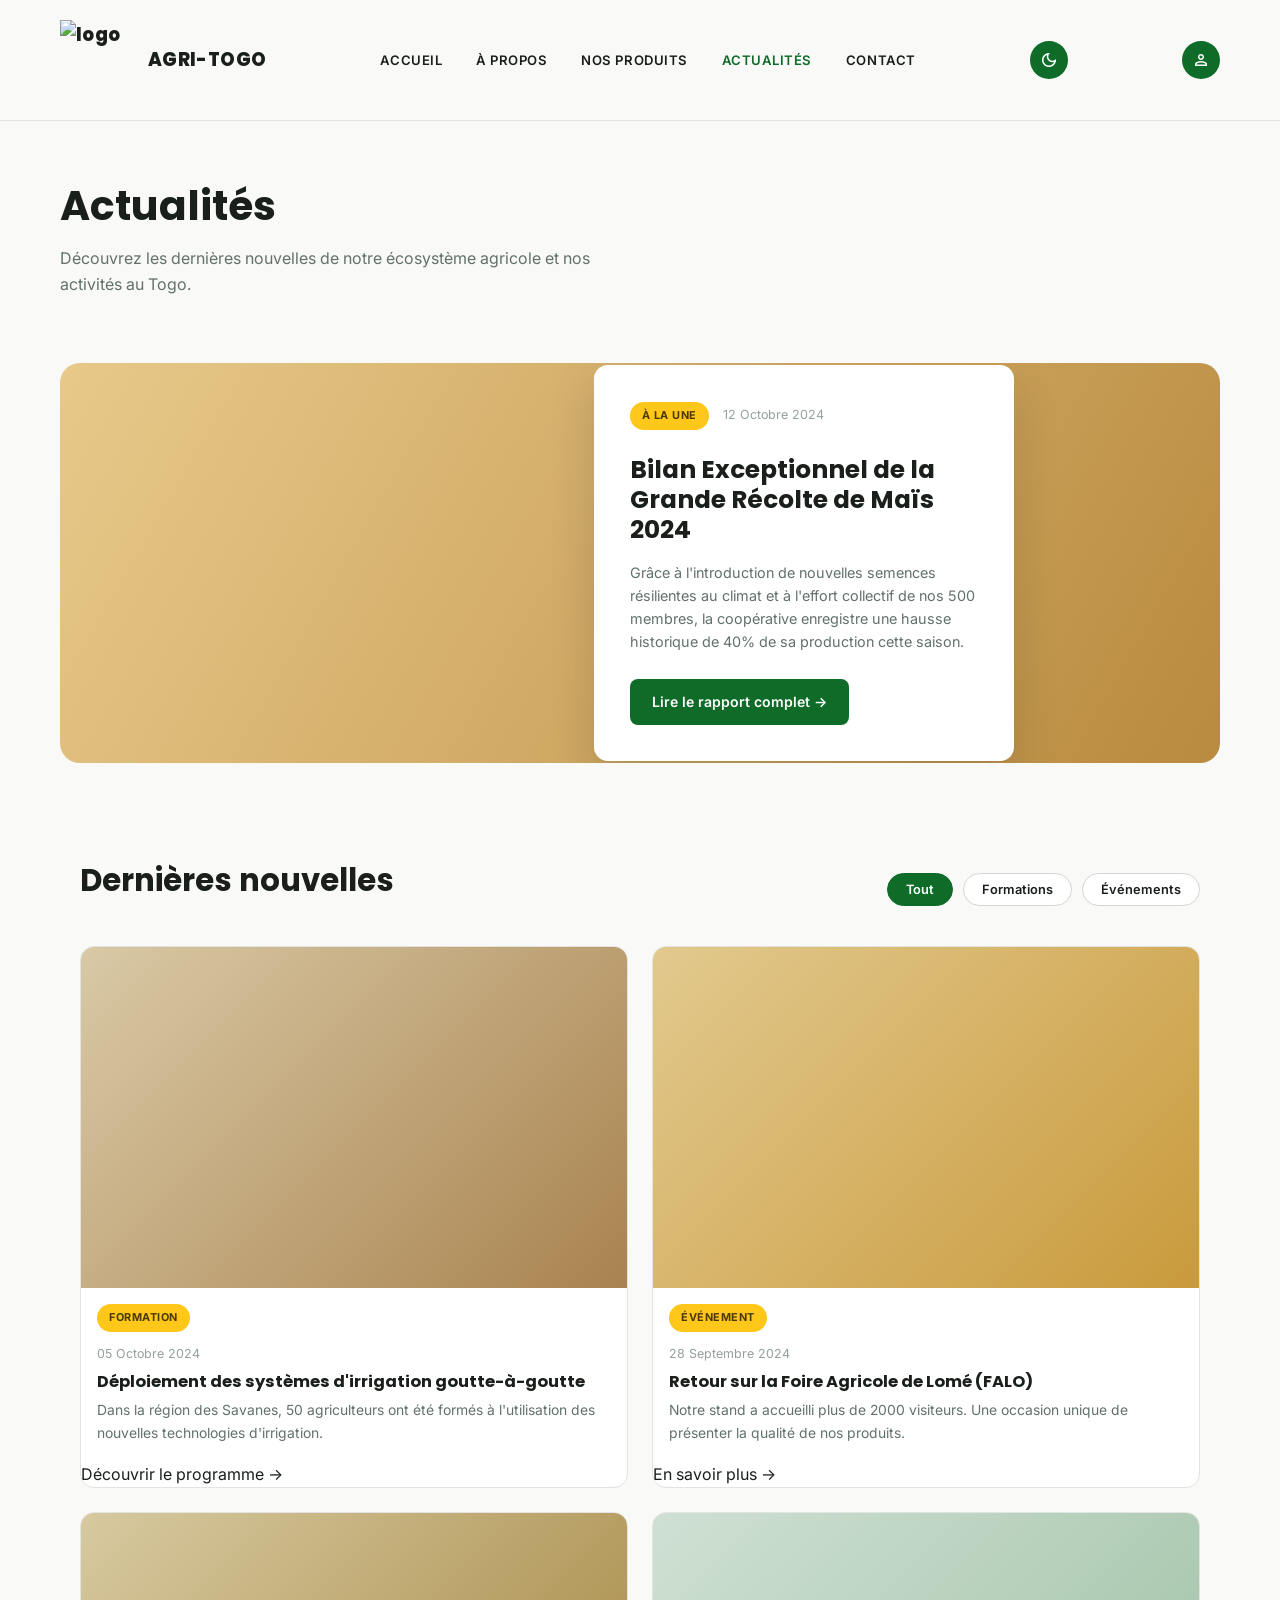
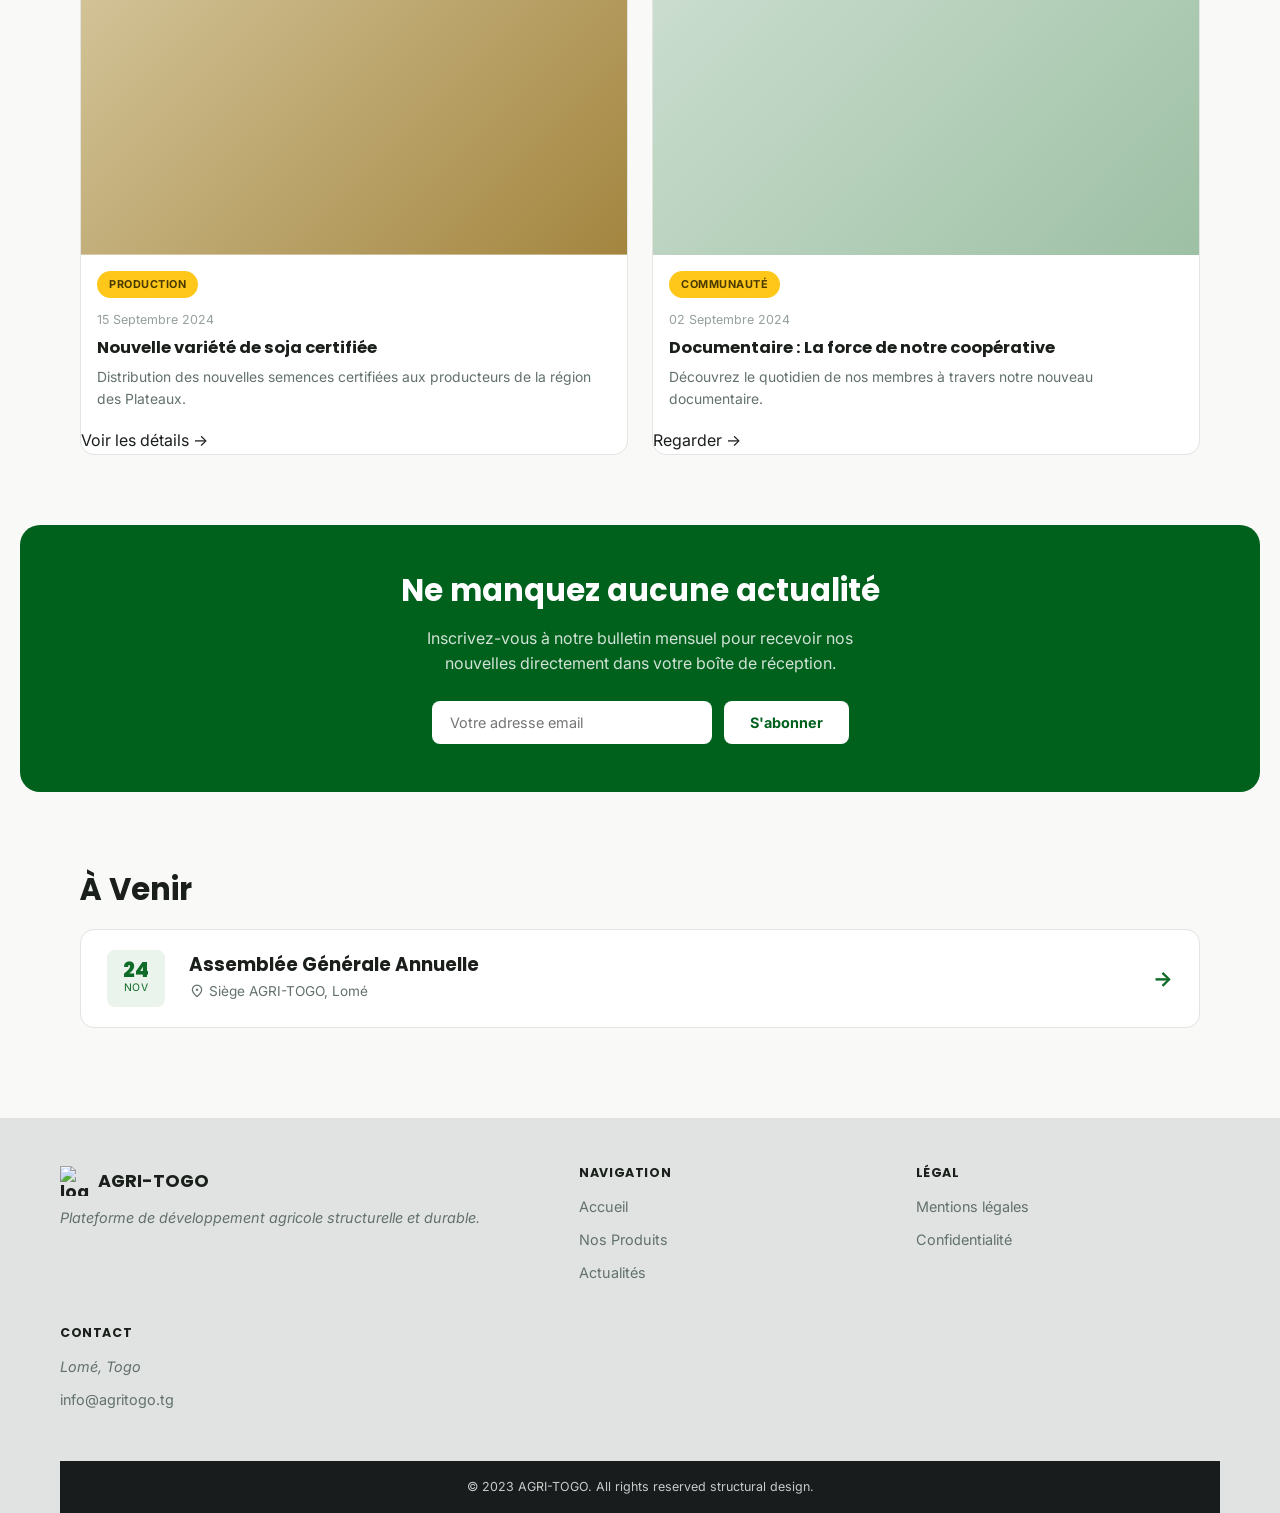
==== agro/actualite.html @ 9b7e731a "Initial commit" ====
<!DOCTYPE html>
<html lang="fr">
<head>
    <meta charset="UTF-8">
    <meta name="viewport" content="width=device-width, initial-scale=1.0">
    <meta name="description" content="Suivez l'actualité d'AGRI-TOGO : récoltes, formations, événements agricoles et documentaires sur l'écosystème agricole togolais.">
    <link rel="icon" type="image/png" href="https://i.ibb.co/DyLKf9x/image.png">
    <title>Actualités - AGRI-TOGO</title>
    <link rel="stylesheet" href="https://fonts.googleapis.com/css2?family=Material+Symbols+Outlined" />
    <link rel="stylesheet" href="style.css">
</head>
<body class="page-actualite">
    <!-- En-tête avec navigation -->
    <header class="en-tete">
        <div class="logo"> <img src="https://i.ibb.co/DyLKf9x/image.png" alt="logo" width="80px" height="80px">AGRI-TOGO</div>
        <button class="bouton-burger" id="bouton-burger" type="button" aria-label="Ouvrir le menu" aria-expanded="false" aria-controls="navigation-principale">
            <span class="ligne-burger"></span>
            <span class="ligne-burger"></span>
            <span class="ligne-burger"></span>
        </button>
        <nav class="navigation" id="navigation-principale">
            <ul>
                <li><a href="index.html">ACCUEIL</a></li>
                <li><a href="apropos.html">À PROPOS</a></li>
                <li><a href="produit.html">NOS PRODUITS</a></li>
                <li><a href="actualite.html">ACTUALITÉS</a></li>
                <li><a href="contact.html">CONTACT</a></li>
            </ul>
        </nav>
        <button class="bouton-theme" id="bouton-theme" type="button" aria-label="Activer le mode sombre">
            <span class="material-symbols-outlined" aria-hidden="true">dark_mode</span>
        </button>
        <span class="material-symbols-outlined">person</span>
    </header>

    <main>
        <!-- Section actualités -->
        <section class="section-actualites">
            <h1>Actualités</h1>
            <p>Découvrez les dernières nouvelles de notre écosystème agricole et nos activités au Togo.</p>
        </section>

        <!-- Article à la une -->
        <section class="article-une reveal">
            <div class="carte-article-une">
                <div class="contenu-article-une">
                    <span class="etiquette">À LA UNE</span>
                    <p class="date">12 Octobre 2024</p>
                    <h2>Bilan Exceptionnel de la Grande Récolte de Maïs 2024</h2>
                    <p>Grâce à l'introduction de nouvelles semences résilientes au climat et à l'effort collectif de nos 500 membres, la coopérative enregistre une hausse historique de 40% de sa production cette saison.</p>
                    <a href="#">Lire le rapport complet →</a>
                </div>
                <!-- Image: champs de maïs -->
            </div>
        </section>

        <!-- Grille d'actualités -->
        <section class="grille-actualites reveal">
            <div class="entete-actualites">
                <h2>Dernières nouvelles</h2>
                <div class="filtres-actualites">
                    <button class="bouton-filtre actif">Tout</button>
                    <button class="bouton-filtre">Formations</button>
                    <button class="bouton-filtre">Événements</button>
                </div>
            </div>
            <div class="grille-cartes">
                <div class="carte-actualite">
                    <!-- Image: irrigation -->
                    <span class="etiquette">FORMATION</span>
                    <p class="date">05 Octobre 2024</p>
                    <h3>Déploiement des systèmes d'irrigation goutte-à-goutte</h3>
                    <p>Dans la région des Savanes, 50 agriculteurs ont été formés à l'utilisation des nouvelles technologies d'irrigation.</p>
                    <a href="#">Découvrir le programme →</a>
                </div>
                <div class="carte-actualite">
                    <!-- Image: foire agricole -->
                    <span class="etiquette">ÉVÉNEMENT</span>
                    <p class="date">28 Septembre 2024</p>
                    <h3>Retour sur la Foire Agricole de Lomé (FALO)</h3>
                    <p>Notre stand a accueilli plus de 2000 visiteurs. Une occasion unique de présenter la qualité de nos produits.</p>
                    <a href="#">En savoir plus →</a>
                </div>
                <div class="carte-actualite">
                    <!-- Image: soja -->
                    <span class="etiquette">PRODUCTION</span>
                    <p class="date">15 Septembre 2024</p>
                    <h3>Nouvelle variété de soja certifiée</h3>
                    <p>Distribution des nouvelles semences certifiées aux producteurs de la région des Plateaux.</p>
                    <a href="#">Voir les détails →</a>
                </div>
                <div class="carte-actualite">
                    <!-- Vidéo: documentaire -->
                    <video class="video-carte" autoplay muted loop playsinline preload="metadata" poster="https://i.ibb.co/d0FpSsPg/image.png">
                        <source src="images/documentaire-cooperative.mp4" type="video/mp4">
                    </video>
                    <span class="etiquette">COMMUNAUTÉ</span>
                    <p class="date">02 Septembre 2024</p>
                    <h3>Documentaire : La force de notre coopérative</h3>
                    <p>Découvrez le quotidien de nos membres à travers notre nouveau documentaire.</p>
                    <a href="#">Regarder →</a>
                </div>
            </div>
        </section>

        <!-- Newsletter -->
        <section class="section-newsletter reveal">
            <h2>Ne manquez aucune actualité</h2>
            <p>Inscrivez-vous à notre bulletin mensuel pour recevoir nos nouvelles directement dans votre boîte de réception.</p>
            <form class="formulaire-newsletter">
                <input type="email" placeholder="Votre adresse email" required>
                <button type="submit">S'abonner</button>
            </form>
        </section>

        <!-- Événements à venir -->
        <section class="section-evenements reveal">
            <h2>À Venir</h2>
            <div class="carte-evenement">
                <div class="date-evenement">
                    <div class="jour">24</div>
                    <div class="mois">NOV</div>
                </div>
                <div class="contenu-evenement">
                    <h3>Assemblée Générale Annuelle</h3>
                    <p><span class="material-symbols-outlined">location_on</span> Siège AGRI-TOGO, Lomé</p>
                </div>
                <a href="#" class="lien">→</a>
            </div>
        </section>
    </main>

    <!-- Pied de page -->
    <footer class="pied-de-page">
        <div class="grille-footer">
            <div class="colonne-footer">
                <h3><img src="https://i.ibb.co/DyLKf9x/image.png" alt="logo AGRI-TOGO" width="30" height="30">AGRI-TOGO</h3>
                <p>Plateforme de développement agricole structurelle et durable.</p>
            </div>
            <div class="colonne-footer">
                <h4>NAVIGATION</h4>
                <a href="index.html">Accueil</a>
                <a href="produit.html">Nos Produits</a>
                <a href="actualite.html">Actualités</a>
            </div>
            <div class="colonne-footer">
                <h4>LÉGAL</h4>
                <a href="#">Mentions légales</a>
                <a href="#">Confidentialité</a>
            </div>
            <div class="colonne-footer">
                <h4>CONTACT</h4>
                <p>Lomé, Togo</p>
                <a href="mailto:info@agritogo.tg">info@agritogo.tg</a>
            </div>
        </div>
        <p class="copyright">© 2023 AGRI-TOGO. All rights reserved structural design.</p>
    </footer>

    <script src="js/script.js"></script>

</body>
</html>
---- agro/style.css ----
/* ==========================================================================
   AGRI-TOGO — Feuille de style principale
   --------------------------------------------------------------------------
   Basée sur les 5 gabarits HTML fournis (index, apropos, produit,
   actualite, contact) et calée fidèlement sur les maquettes images
   fournies en référence.

   Sommaire :
   1. Polices & variables de design
   2. Réinitialisation & base
   3. Composants partagés (en-tête, navigation, boutons, pied de page)
   4. Page Accueil
   5. Page À propos
   6. Page Nos produits
   7. Page Actualités
   8. Page Contact
   9. Media queries (responsive)
   10. Filtres produits (interaction JavaScript)

   NOTE SUR LES IMAGES :
   Les fichiers HTML fournis ne contiennent que des commentaires du type
   <!-- Image: champs de maïs --> à l'emplacement des photos (aucune balise
   <img> ni div dédiée n'existe dans le HTML d'origine). Pour rester fidèle
   au HTML fourni (sans y ajouter de nouvelles balises), chaque zone photo
   est donc réservée ici en CSS pur via ::before / background-image sur le
   conteneur existant. Chaque règle est commentée avec le nom de fichier
   suggéré : il suffit de déposer vos photos dans un dossier /images à la
   racine du site et de les nommer comme indiqué (ou d'adapter le chemin)
   pour qu'elles apparaissent automatiquement. Tant que le fichier n'existe
   pas, un dégradé de secours (couleurs de la charte) s'affiche à la place,
   donc aucune erreur ni image cassée visible pour l'utilisateur.
   ========================================================================== */


/* ==========================================================================
   1. POLICES & VARIABLES DE DESIGN
   ========================================================================== */

@import url('https://fonts.googleapis.com/css2?family=Poppins:wght@500;600;700;800&family=Inter:wght@400;500;600;700&display=swap');

:root {
  /* Couleurs principales (échantillonnées sur les maquettes) */
  --vert-primaire: #0E6B28;      /* boutons pleins, liens actifs, logo, prix */
  --vert-primaire-hover: #0A5420;
  --vert-fonce: #00611D;         /* cartes "Croissance 2024", "À Venir", "Solidarité" */
  --vert-clair-fond: #EAF3EC;    /* fonds teintés (bandeaux d'intro) */
  --vert-texte-clair: #E7F3EA;

  --jaune-accent: #FEC719;       /* badges "Qualité certifiée", étiquettes, carte "Équité" */
  --jaune-texte: #7A5B00;

  --brun-cta: #6F5709;           /* bouton CTA sur photo (accueil) */
  --brun-texte: #8A6D1D;         /* libellés "Région des Plateaux", "Saisonnière" */

  --fond-creme: #F9F9F8;         /* fond général clair */
  --fond-gris: #EDEEED;          /* sections alternées (valeurs, etc.) */
  --fond-gris-footer: #E1E3E2;   /* pied de page */
  --noir-pied: #191C1C;          /* barre de copyright */

  --texte-fonce: #1A1F1B;
  --texte-gris: #62716A;
  --texte-gris-clair: #94A099;
  --blanc: #FFFFFF;
  --surface: #FFFFFF;   /* fond des cartes & surfaces (distinct de --blanc, le blanc texte) */

  --bordure: #E2E4E1;
  --bordure-fonce: #D3D6D2;

  /* Typographie */
  --police-titres: 'Poppins', 'Segoe UI', sans-serif;
  --police-texte: 'Inter', 'Segoe UI', sans-serif;

  /* Rayons & ombres */
  --rayon-s: 8px;
  --rayon-m: 14px;
  --rayon-l: 20px;
  --ombre-carte: 0 2px 18px rgba(20, 30, 22, 0.06);
  --ombre-flottante: 0 20px 45px rgba(20, 30, 22, 0.16);

  /* Largeur de mise en page */
  --largeur-max: 1240px;
}

/* Mode sombre : les mêmes variables sont surchargées pour inverser les
   surfaces. --blanc reste le blanc du texte (boutons, badges) ; c'est
   --surface qui devient sombre (cartes, formulaire, filtres). Le thème est
   piloté par l'attribut data-theme="sombre" sur <html> (voir js/script.js). */
html[data-theme="sombre"] {
  --vert-primaire: #4CB77A;
  --vert-primaire-hover: #5DC98B;
  --vert-fonce: #3E9E63;
  --vert-clair-fond: #1B2A1F;
  --vert-texte-clair: #D9EFE0;

  --jaune-accent: #FEC719;
  --jaune-texte: #E6CD7A;

  --brun-cta: #D9B64A;
  --brun-texte: #DCBE63;

  --fond-creme: #121614;
  --fond-gris: #1B201D;
  --fond-gris-footer: #171B19;
  --noir-pied: #0A0D0C;

  --texte-fonce: #E7ECE8;
  --texte-gris: #A8B3AC;
  --texte-gris-clair: #7D8882;

  --surface: #1F2522;
  --bordure: #2C332F;
  --bordure-fonce: #3B433E;

  --ombre-carte: 0 2px 18px rgba(0, 0, 0, 0.45);
  --ombre-flottante: 0 20px 45px rgba(0, 0, 0, 0.55);
}

/* ==========================================================================
   2. RÉINITIALISATION & BASE
   ========================================================================== */

* {
  box-sizing: border-box;
}

html {
  scroll-behavior: smooth;
}

body {
  margin: 0;
  font-family: var(--police-texte);
  color: var(--texte-fonce);
  background-color: var(--fond-creme);
  line-height: 1.6;
  -webkit-font-smoothing: antialiased;
}

h1, h2, h3, h4, h5 {
  font-family: var(--police-titres);
  font-weight: 700;
  line-height: 1.2;
  margin: 0 0 16px;
  color: var(--texte-fonce);
}

h1 { font-size: clamp(2rem, 3.2vw, 2.75rem); }
h2 { font-size: clamp(1.6rem, 2.4vw, 2.1rem); }
h3 { font-size: 1.15rem; }
h4 { font-size: 1rem; }

p {
  margin: 0 0 16px;
  color: var(--texte-gris);
}

a {
  color: inherit;
  text-decoration: none;
}

ul {
  list-style: none;
  margin: 0;
  padding: 0;
}

img {
  max-width: 100%;
  display: block;
}

button {
  font-family: var(--police-texte);
  cursor: pointer;
}

input, select, textarea {
  font-family: var(--police-texte);
}

main {
  overflow-x: hidden;
}

/* Bloc générique centré, réutilisé par toutes les sections */
.section-principale,
.section-chiffres,
.section-actualites,
.section-cta,
.section-apropos,
.section-mission,
.section-vision,
.section-valeurs,
.section-zones,
.section-equipe,
.section-produits,
.filtres,
.grille-produits,
.section-contact,
.section-contact-contenu,
.grille-actualites,
.article-une,
.section-newsletter,
.section-evenements,
.section-carrousel,
.pied-de-page {
  padding-left: 60px;
  padding-right: 60px;
}


/* ==========================================================================
   3. COMPOSANTS PARTAGÉS
   ========================================================================== */

/* ---- En-tête / Navigation ---- */

.en-tete {
  display: flex;
  align-items: center;
  justify-content: space-between;
  padding: 20px 60px;
  background-color: var(--fond-creme);
  border-bottom: 1px solid var(--bordure);
  position: sticky;
  top: 0;
  z-index: 100;
}

.logo {
 
  font-family: var(--police-titres);
  font-weight: 800;
  font-size: 1.15rem;
  letter-spacing: 0.02em;
  color: var(--texte-fonce);
  display: flex;
  align-items: center;
  gap: 8px;
}

.navigation ul {
  display: flex;
  align-items: center;
  gap: 34px;
  flex-wrap: wrap;
}

.navigation a {
  font-size: 0.82rem;
  font-weight: 600;
  letter-spacing: 0.04em;
  text-transform: uppercase;
  color: var(--texte-fonce);
  transition: color 0.15s ease;
}

.navigation a:hover {
  color: var(--vert-primaire);
}

/* La page courante est mise en avant en vert (1er lien de la nav
   correspondant à la page active), déduite du gabarit HTML de chaque page */
body.page-accueil .navigation a[href="index.html"],
body.page-apropos .navigation a[href="apropos.html"],
body.page-produit .navigation a[href="produit.html"],
body.page-actualite .navigation a[href="actualite.html"],
body.page-contact .navigation a[href="contact.html"] {
  color: var(--vert-primaire);
}

/* Icône "person" en pastille verte, en haut à droite */
.en-tete > .material-symbols-outlined {
  width: 38px;
  height: 38px;
  display: flex;
  align-items: center;
  justify-content: center;
  background-color: var(--vert-primaire);
  color: var(--blanc);
  border-radius: 50%;
  font-size: 20px;
  flex-shrink: 0;
}

/* Bouton de bascule mode sombre / clair (icône lune ou soleil) */
.bouton-theme {
  width: 38px;
  height: 38px;
  padding: 0;
  display: flex;
  align-items: center;
  justify-content: center;
  border: none;
  border-radius: 50%;
  background-color: var(--vert-primaire);
  color: var(--blanc);
  cursor: pointer;
  transition: background-color 0.2s ease, transform 0.2s ease;
}

.bouton-theme:hover {
  background-color: var(--vert-primaire-hover);
}

.bouton-theme:focus-visible {
  outline: 2px solid var(--jaune-accent);
  outline-offset: 2px;
}

.bouton-theme .material-symbols-outlined {
  font-size: 20px;
}

/* ---- Bouton hamburger (menu mobile, affiché via la media query 640px) ---- */
.bouton-burger {
  display: none;
  flex-direction: column;
  justify-content: center;
  align-items: center;
  gap: 5px;
  width: 42px;
  height: 42px;
  padding: 0;
  background-color: var(--surface);
  border: 1.5px solid var(--bordure-fonce);
  border-radius: var(--rayon-s);
  flex-shrink: 0;
}

.bouton-burger:hover {
  border-color: var(--vert-primaire);
}

.bouton-burger:focus-visible {
  outline: 2px solid var(--vert-primaire);
  outline-offset: 2px;
}

/* Les trois barres du hamburger */
.ligne-burger {
  display: block;
  width: 20px;
  height: 2px;
  border-radius: 2px;
  background-color: var(--texte-fonce);
  transition: transform 0.22s ease, opacity 0.22s ease;
}

/* Transformation en croix (X) quand le menu est ouvert */
.en-tete.menu-ouvert .bouton-burger .ligne-burger:nth-child(1) {
  transform: translateY(7px) rotate(45deg);
}

.en-tete.menu-ouvert .bouton-burger .ligne-burger:nth-child(2) {
  opacity: 0;
}

.en-tete.menu-ouvert .bouton-burger .ligne-burger:nth-child(3) {
  transform: translateY(-7px) rotate(-45deg);
}

/* ---- Boutons ---- */

.bouton {
  display: inline-flex;
  align-items: center;
  justify-content: center;
  gap: 8px;
  padding: 14px 26px;
  border: 1.5px solid var(--vert-primaire);
  border-radius: var(--rayon-s);
  background-color: var(--vert-primaire);
  color: var(--blanc);
  font-weight: 600;
  font-size: 0.92rem;
  white-space: nowrap;
  transition: background-color 0.15s ease, color 0.15s ease, transform 0.15s ease;
}

.bouton:hover {
  background-color: var(--vert-primaire-hover);
  border-color: var(--vert-primaire-hover);
  transform: translateY(-1px);
}

.bouton .material-symbols-outlined {
  font-size: 18px;
}

/* Le 2e bouton d'un groupe (ex: "Découvrir nos produits") est en
   version contour, comme sur la maquette accueil */
.groupe-boutons .bouton:nth-child(2) {
  background-color: transparent;
  color: var(--vert-primaire);
}

.groupe-boutons .bouton:nth-child(2):hover {
  background-color: var(--vert-clair-fond);
}

/* ---- Pied de page ---- */

.pied-de-page {
  background-color: var(--fond-gris-footer);
  padding-top: 48px;
}

.grille-footer {
  max-width: var(--largeur-max);
  margin: 0 auto;
  display: grid;
  grid-template-columns: 1.6fr 1fr 1fr;
  gap: 32px;
  padding-bottom: 40px;
}

.colonne-footer h3 {
  font-size: 1.1rem;
  margin-bottom: 10px;
  display: flex;
  align-items: center;
  gap: 8px;
}

.colonne-footer > p {
  font-style: italic;
  color: var(--texte-gris);
  font-size: 0.9rem;
}

.colonne-footer h4 {
  font-size: 0.78rem;
  letter-spacing: 0.05em;
  color: var(--texte-fonce);
  margin-bottom: 14px;
}

.colonne-footer a,
.colonne-footer p {
  display: block;
  font-size: 0.9rem;
  color: var(--texte-gris);
  margin-bottom: 10px;
}

.colonne-footer a:hover {
  color: var(--vert-primaire);
}

.copyright {
  margin: 0;
  text-align: center;
  background-color: var(--noir-pied);
  color: #C9CBC9;
  font-size: 0.78rem;
  padding: 16px 20px;
}


/* ==========================================================================
   4. PAGE ACCUEIL (index.html)
   ========================================================================== */

/* ---- Hero ---- */
body.page-accueil .section-principale {
  display: grid;
  grid-template-columns: 1fr 1fr;
  gap: 56px;
  align-items: center;
  padding-top: 64px;
  padding-bottom: 64px;
}

body.page-accueil .section-principale h1 {
  max-width: 480px;
}

/* Met en avant le mot "agriculture" au sein du H1 — nécessite un <span>
   dans le HTML pour cibler précisément le mot ; à défaut, l'ensemble du
   titre reste en couleur sombre (aucune balise supplémentaire ajoutée). */

body.page-accueil .section-principale > p {
  max-width: 420px;
  padding-left: 18px;
  border-left: 3px solid var(--brun-cta);
  font-size: 0.95rem;
}

body.page-accueil .groupe-boutons {
  display: flex;
  gap: 16px;
  margin-top: 8px;
  flex-wrap: wrap;
}

/* Hero accueil : photo de groupe d'agriculteurs dans un champ de maïs
   -> image ImgBB fournie (IMG-01) */
body.page-accueil .section-principale::after {
  content: "";
  display: block;
  aspect-ratio: 4 / 3;
  border-radius: var(--rayon-l);
  
  background-image: url("https://i.ibb.co/RkVCVWxy/image.png"),
    linear-gradient(135deg, #e7ded0, #cbb98c);
  background-size: cover;
  background-position: center;
  box-shadow: var(--ombre-carte);
}

/* ---- Impact en chiffres ---- */
body.page-accueil .section-chiffres {
  padding-top: 70px;
  padding-bottom: 20px;
}

body.page-accueil .section-chiffres h2 {
  margin-bottom: 4px;
}

body.page-accueil .grille-chiffres {
  display: grid;
  grid-template-columns: repeat(4, 1fr);
  gap: 20px;
  margin-top: 32px;
}

.carte-chiffre {
  background-color: var(--surface);
  border: 1px solid var(--bordure);
  border-radius: var(--rayon-m);
  padding: 24px;
}

.carte-chiffre h3 {
  font-size: 1.9rem;
  margin-bottom: 4px;
}

.carte-chiffre p {
  font-size: 0.72rem;
  letter-spacing: 0.04em;
  color: var(--texte-gris-clair);
  margin: 0;
  text-transform: uppercase;
}

/* 4e carte (Croissance 2024) mise en avant en vert foncé, comme sur la
   maquette, avec un mini graphique décoratif en bas de carte */
body.page-accueil .carte-chiffre:last-child {
  background-color: var(--vert-fonce);
  color: var(--blanc);
  position: relative;
  overflow: hidden;
  min-height: 280px;
}

body.page-accueil .carte-chiffre:last-child h3 {
  font-size: 1.15rem;
  color: var(--blanc);
}

body.page-accueil .carte-chiffre:last-child p {
  color: rgba(255, 255, 255, 0.8);
  text-transform: none;
  letter-spacing: normal;
  font-size: 0.82rem;
}

/* Courbe décorative représentant la croissance (générée en CSS, sans image) */
body.page-accueil .carte-chiffre:last-child::after {
  content: "";
  position: absolute;
  left: 16px;
  right: 16px;
  bottom: 14px;
  height: 30px;
  background: linear-gradient(120deg, transparent 0%, transparent 45%, rgba(255,255,255,0.55) 100%);
  clip-path: polygon(0% 100%, 15% 80%, 35% 90%, 55% 55%, 75% 65%, 100% 10%, 100% 100%);
}

/* Photos/vidéos de fond dans les 4 cartes "Impact en chiffres". Les cartes
   sont volontairement hautes : le texte est placé en bas de la carte, et un
   dégradé sombre en bas garantit sa lisibilité par-dessus le média de fond.
   Les images actuelles sont des emplacements provisoires : les vidéos et
   images définitives fournies par le client seront insérées dans l'ordre. */
body.page-accueil .carte-chiffre {
  position: relative;
  overflow: hidden;
  min-height: 280px;
  background-size: cover;
  background-position: center;
  display: flex;
  flex-direction: column;
  justify-content: flex-end;
  color: var(--blanc);
}

/* Dégradé de couleur en bas de la carte : sombre en bas (texte lisible),
   puis transparent vers le haut pour laisser voir le média de fond.
   Intensité volontairement légère : la photo reste bien visible, seul le
   bas (zone du texte) est assombri juste ce qu'il faut. */
body.page-accueil .carte-chiffre::before {
  content: "";
  position: absolute;
  inset: 0;
  background: linear-gradient(180deg, rgba(9, 20, 12, 0) 0%, rgba(9, 20, 12, 0.22) 62%, rgba(9, 20, 12, 0.68) 100%);
  z-index: 0;
}

body.page-accueil .carte-chiffre h3,
body.page-accueil .carte-chiffre p {
  position: relative;
  z-index: 1;
}

/* Le H3 hérite de la couleur sombre de la règle de base h1…h5 : on force
   le blanc ici pour que les chiffres restent lisibles sur le dégradé */
body.page-accueil .carte-chiffre h3 {
  color: var(--blanc);
}

body.page-accueil .carte-chiffre p {
  color: rgba(255, 255, 255, 0.85);
}

body.page-accueil .carte-chiffre:nth-child(1) {
  background-image: url("https://res.cloudinary.com/ohiqyayo/image/upload/v1786214859/5373715a-483d-405f-8bee-d983245af6c4.png"); /* producteurs (image hébergée fournie) */
}

body.page-accueil .carte-chiffre:nth-child(2) {
  background-image: url("https://i.ibb.co/MDfyNgTG/image.png"); /* carte du Togo */
}

body.page-accueil .carte-chiffre:nth-child(3) {
  background-image: url("https://i.ibb.co/qFJ75xhw/image.png"); /* moisson */
}

body.page-accueil .carte-chiffre:nth-child(4) {
  background-image: url("https://res.cloudinary.com/ohiqyayo/image/upload/v1786213928/6b1f461a-a224-43b2-ba84-52c5303ae00f.png"); /* croissance 2024 (image hébergée fournie) */
}

/* ---- Dernières nouvelles (accueil) ---- */
body.page-accueil .section-actualites {
  padding-top: 80px;
  padding-bottom: 30px;
}

body.page-accueil .section-actualites h2 {
  margin-bottom: 26px;
}

body.page-accueil .grille-actualites {
  display: grid;
  grid-template-columns: 1.3fr 1fr 1fr;
  gap: 24px;
}

body.page-accueil .carte-actualite {
  background-color: var(--surface);
  border: 1px solid var(--bordure);
  border-radius: var(--rayon-m);
  overflow: hidden;
  display: flex;
  flex-direction: column;
}

/* Réserve pour les 3 photos d'actualité :
   1) images/actu-recolte-mais-mains.jpg
   2) images/actu-partenariat-cooperatives.jpg
   3) images/actu-boutique-en-ligne.jpg */
body.page-accueil .carte-actualite::before {
  content: "";
  display: block;
  aspect-ratio: 4 / 3;
  background: linear-gradient(135deg, #e7ded0, #cbb98c);
}
  
body.page-accueil .carte-actualite:nth-child(1)::before {
  /* Photo ImgBB fournie (IMG-02) : nouvelle récolte de maïs bio */
  background-image: url("https://i.ibb.co/CKHDk0Q3/image.png"),
    linear-gradient(135deg, #e7ded0, #cbb98c);
  background-size: cover;
  background-position: center;
}
body.page-accueil .carte-actualite:nth-child(2)::before {
  /* Photo ImgBB fournie (IMG-03) : partenariat avec des coopératives locales */
  background-image: url("https://i.ibb.co/p6Z9r0mQ/image.png"), linear-gradient(135deg, #d7e4d9, #a9c3ad);
  background-size: cover;
  background-position: center;
}
body.page-accueil .carte-actualite:nth-child(3)::before {
  /* Photo ImgBB fournie (IMG-04) : lancement de la boutique en ligne */
  background-image: url("https://i.ibb.co/QvkfHH61/image.png"), linear-gradient(135deg, #f0e2c0, #e0c27f);
  background-size: cover;
  background-position: center;
}

body.page-accueil .carte-actualite h3,
body.page-accueil .carte-actualite p,
body.page-accueil .carte-actualite a {
  margin-left: 20px;
  margin-right: 20px;
}

body.page-accueil .carte-actualite h3 {
  margin-top: 18px;
  font-size: 1.02rem;
}

body.page-accueil .carte-actualite p {
  font-size: 0.88rem;
}

body.page-accueil .carte-actualite a.lien {
  color: var(--vert-primaire);
  font-weight: 600;
  font-size: 0.85rem;
  margin-bottom: 22px;
  margin-top: auto;
}

/* ---- Appel à l'action (bannière photo) ---- */
body.page-accueil .section-cta {
  margin: 90px 60px 60px;
  padding: 60px;
  border-radius: var(--rayon-l);
  position: relative;
  overflow: hidden;
  color: var(--texte-fonce);
  min-height: 320px;
  display: flex;
  flex-direction: column;
  justify-content: center;
}

body.page-accueil .section-cta h2,
body.page-accueil .section-cta p {
  max-width: 460px;
  position: relative;
  z-index: 1;
}

body.page-accueil .section-cta p {
  color: #2b332d;
}

/* Réserve pour : photo de tracteur labourant un champ
   -> fichier suggéré : images/cta-tracteur-champ.jpg */
body.page-accueil .section-cta::before {
  content: "";
  position: absolute;
  inset: 0;
  /* Photo ImgBB fournie (IMG-05) : bannière appel à l'action */
  background-image: url("https://i.ibb.co/W4C3m7Yn/image.png"),
    linear-gradient(120deg, #cfe0d2, #e7dfba);
  background-size: cover;
  background-position: center;
  z-index: 0;
}

body.page-accueil .section-cta::after {
  content: "";
  position: absolute;
  inset: 0;
  background: linear-gradient(90deg, rgba(249,249,248,0.9) 0%, rgba(249,249,248,0.25) 65%);
  z-index: 0;
}

body.page-accueil .section-cta a.bouton {
  position: relative;
  z-index: 1;
  width: fit-content;
  background-color: var(--brun-cta);
  border-color: var(--brun-cta);
}

body.page-accueil .section-cta a.bouton:hover {
  background-color: #584401;
}


/*  5. PAGE À PROPOS (apropos.html)*/

/* ---- Hero introductif ---- */
body.page-apropos .section-apropos {
  position: relative;
  text-align: center;
  padding-top: 110px;
  padding-bottom: 90px;
  color: var(--texte-fonce);
  overflow: hidden;
}

body.page-apropos .section-apropos h1,
body.page-apropos .section-apropos p {
  position: relative;
  z-index: 1;
  max-width: 640px;
  margin-left: auto;
  margin-right: auto;
}

body.page-apropos .section-apropos p {
  color: #3c453e;
}

/* Réserve pour : vue aérienne de paysage agricole togolais
   -> fichier suggéré : images/apropos-hero-paysage.jpg */
body.page-apropos .section-apropos::before {
  content: "";
  position: absolute;
  inset: 0;
  /* Photo ImgBB fournie (IMG-06) : hero page À propos */
  background-image: url("https://i.ibb.co/Kz8Cht50/image.png"),
    linear-gradient(180deg, #dfe8dd 0%, #f9f9f8 90%);
  background-size: cover;
  background-position: center;
  opacity: 0.9;
}

body.page-apropos .section-apropos::after {
  content: "";
  position: absolute;
  inset: 0;
  background: linear-gradient(180deg, rgba(249,249,248,0.15) 0%, rgba(249,249,248,1) 92%);
}

/* ---- Notre Mission ---- */
body.page-apropos .section-mission {
  padding-top: 60px;
  padding-bottom: 70px;
}

.contenu-mission {
  max-width: var(--largeur-max);
  margin: 0 auto;
  display: grid;
  grid-template-columns: 0.85fr 1fr;
  gap: 56px;
  align-items: center;
}

/* Réserve pour : portrait d'un agriculteur dans son champ
   -> fichier suggéré : images/apropos-portrait-agriculteur.jpg */
.contenu-mission::before {
  content: "";
  order: -1;
  display: block;
  aspect-ratio: 3 / 4;
  border-radius: var(--rayon-m);
  background-image: url("https://i.ibb.co/VckzqwNW/image.png"),
    linear-gradient(160deg, #cfe0d0, #94b48f);
  background-size: cover;
  background-position: center top;
  box-shadow: var(--ombre-carte);
}

.contenu-mission h2 {
  color: var(--vert-primaire);
}

.statistiques-mission {
  display: flex;
  gap: 48px;
  margin-top: 28px;
  padding-top: 24px;
  border-top: 1px solid var(--bordure);
}

.statistique h3 {
  font-size: 1.9rem;
  margin-bottom: 2px;
}

.statistique:nth-child(1) h3 { color: var(--vert-primaire); }
.statistique:nth-child(2) h3 { color: var(--brun-texte); }

.statistique p {
  font-size: 0.72rem;
  letter-spacing: 0.04em;
  text-transform: uppercase;
  color: var(--texte-gris-clair);
  margin: 0;
}

/* ---- Notre Vision ---- */
body.page-apropos .section-vision {
  background-color: var(--vert-clair-fond);
  padding-top: 70px;
  padding-bottom: 80px;
  text-align: center;
}

body.page-apropos .section-vision h2 {
  color: var(--vert-primaire);
  margin-bottom: 14px;
}

body.page-apropos .section-vision .accroche-vision {
  max-width: 640px;
  margin: 0 auto 34px;
  font-family: var(--police-titres);
  font-weight: 600;
  font-size: 1.15rem;
  color: var(--texte-fonce);
  line-height: 1.5;
}

.contenu-vision {
  max-width: 780px;
  margin: 0 auto;
  display: flex;
  flex-direction: column;
  gap: 18px;
  text-align: left;
}

.contenu-vision p {
  font-size: 0.95rem;
  padding-left: 20px;
  border-left: 3px solid var(--vert-primaire);
}

/* Liste des axes de la plateforme (Vision) */
.liste-vision {
  list-style: none;
  margin: 0;
  padding: 0;
  display: flex;
  flex-direction: column;
  gap: 12px;
}

.liste-vision li {
  position: relative;
  padding-left: 28px;
  font-size: 0.95rem;
  color: var(--texte-gris);
}

.liste-vision li::before {
  content: "";
  position: absolute;
  left: 0;
  top: 7px;
  width: 14px;
  height: 14px;
  border-radius: 4px;
  background: linear-gradient(135deg, var(--vert-primaire), var(--vert-fonce));
}

.liste-vision li strong {
  color: var(--texte-fonce);
}

/* ---- L'Équipe ---- */
body.page-apropos .section-equipe {
  padding-top: 80px;
  padding-bottom: 90px;
  text-align: center;
}

body.page-apropos .section-equipe h2 {
  margin-bottom: 10px;
}

body.page-apropos .section-equipe .intro-equipe {
  max-width: 560px;
  margin: 0 auto 44px;
}

.grille-equipe {
  max-width: 860px;
  margin: 0 auto;
  display: grid;
  grid-template-columns: repeat(2, 1fr);
  gap: 24px;
}

.carte-membre {
  background-color: var(--surface);
  border: 1px solid var(--bordure);
  border-radius: var(--rayon-m);
  overflow: hidden;
  text-align: center;
  padding-bottom: 24px;
}

/* Réserve pour la photo du membre : tant que le lien n'est pas fourni,
   un dégradé de la charte s'affiche avec une icône "person" au centre.
   Pour intégrer une photo : remplacer le contenu du .photo-membre par
   <img src="URL_HERBERGEE" alt="Prénom Nom"> (voir apropos.html). */
.photo-membre {
  aspect-ratio: 1 / 1;
  background: linear-gradient(135deg, #dbe6dc, #a9c0ab);
  display: flex;
  align-items: center;
  justify-content: center;
}

.photo-membre .material-symbols-outlined {
  font-size: 56px;
  color: rgba(255, 255, 255, 0.85);
}

.photo-membre img {
  width: 100%;
  height: 100%;
  object-fit: cover;
  display: block;
}

.carte-membre h3 {
  margin: 18px 16px 4px;
  font-size: 1.02rem;
}

.pseudo-membre {
  display: block;
  font-size: 0.82rem;
  font-weight: 600;
  color: var(--vert-primaire);
  margin-top: 2px;
}

.role-membre {
  margin: 0 16px 10px;
  font-size: 0.85rem;
  color: var(--vert-primaire);
  font-weight: 700;
}

.profil-membre {
  margin: 0 16px 12px;
  font-size: 0.87rem;
  color: var(--texte-gris);
}

.lien-membre {
  margin: 0 16px;
  font-size: 0.8rem;
  font-weight: 600;
  color: var(--texte-fonce);
}

.conclusion-equipe {
  max-width: 620px;
  margin: 44px auto 0;
  font-family: var(--police-titres);
  font-weight: 600;
  font-size: 1.02rem;
  color: var(--texte-fonce);
}

/* ---- Nos Valeurs ---- */
body.page-apropos .section-valeurs {
  background-color: var(--fond-gris);
  padding-top: 70px;
  padding-bottom: 70px;
  text-align: center;
}

body.page-apropos .section-valeurs h2 {
  margin-bottom: 6px;
}

body.page-apropos .section-valeurs > p {
  max-width: 460px;
  margin: 0 auto;
}

.grille-valeurs {
  max-width: var(--largeur-max);
  margin: 40px auto 0;
  display: grid;
  grid-template-columns: repeat(4, 1fr);
  gap: 20px;
  text-align: left;
}

.carte-valeur {
  background-color: var(--surface);
  border-radius: var(--rayon-m);
  padding: 26px;
}

.carte-valeur .icone {
  display: inline-flex;
  align-items: center;
  justify-content: center;
  width: 42px;
  height: 42px;
  border-radius: 10px;
  background-color: var(--vert-clair-fond);
  color: var(--vert-primaire);
  font-size: 22px;
  margin-bottom: 16px;
}

.carte-valeur h4 {
  margin-bottom: 8px;
}

.carte-valeur p {
  font-size: 0.87rem;
  margin: 0;
}

/* Carte "Équité" en jaune, "Savoir-faire" en blanc, "Solidarité" en vert
   foncé — la grille prend une disposition 2 lignes / 2 colonnes comme sur
   la maquette (2e carte plus étroite, 4e carte plus large) */
.grille-valeurs .carte-valeur:nth-child(2) {
  background-color: var(--jaune-accent);
}

.grille-valeurs .carte-valeur:nth-child(2) .icone {
  background-color: rgba(255, 255, 255, 0.55);
  color: var(--jaune-texte);
}

.grille-valeurs .carte-valeur:nth-child(2) p {
  color: #5b4400;
}

.grille-valeurs .carte-valeur:nth-child(4) {
  background-color: var(--vert-fonce);
  color: var(--blanc);
  grid-column: span 2;
  display: flex;
  flex-direction: column;
  justify-content: center;
}

.grille-valeurs .carte-valeur:nth-child(4) .icone {
  background-color: rgba(255, 255, 255, 0.18);
  color: var(--blanc);
}

.grille-valeurs .carte-valeur:nth-child(4) h4,
.grille-valeurs .carte-valeur:nth-child(4) p {
  color: var(--blanc);
}

/* ---- Zones d'intervention ---- */
body.page-apropos .section-zones {
  padding-top: 80px;
  padding-bottom: 90px;
}

.section-zones {
  max-width: var(--largeur-max);
  margin: 0 auto;
}

body.page-apropos .section-zones {
  display: grid;
  grid-template-columns: 1fr 1fr;
  gap: 56px;
  align-items: center;
}

.liste-zones {
  margin: 20px 0 28px;
  display: flex;
  flex-direction: column;
  gap: 10px;
}

.liste-zones li {
  font-size: 0.82rem;
  letter-spacing: 0.03em;
  font-weight: 600;
  color: var(--texte-gris);
}

/* Réserve pour : carte du Togo avec marqueurs des zones d'intervention
   -> fichier suggéré : images/apropos-carte-zones-togo.jpg
   (si une carte interactive est préférée, remplacer ce bloc par un
   <iframe> comme sur la page Contact) */
body.page-apropos .section-zones::after {
  content: "";
  display: block;
  aspect-ratio: 4 / 3.4;
  border-radius: var(--rayon-m);
  background-image: url("https://i.ibb.co/MDfyNgTG/image.png"),
    linear-gradient(160deg, #c9e4cf, #9bcaa4);
  background-size: cover;
  background-position: center;
  box-shadow: var(--ombre-carte);
}


/* ==========================================================================
   6. PAGE NOS PRODUITS (produit.html)
   ========================================================================== */

body.page-produit .section-produits {
  text-align: center;
  background-color: var(--vert-clair-fond);
  padding-top: 70px;
  padding-bottom: 70px;
}

body.page-produit .section-produits > p:first-child {
  color: var(--vert-primaire);
  font-weight: 700;
  font-size: 0.75rem;
  letter-spacing: 0.08em;
  text-transform: uppercase;
  margin-bottom: 10px;
}

body.page-produit .section-produits h1 {
  margin-bottom: 14px;
}

body.page-produit .section-produits > p:last-child {
  max-width: 620px;
  margin: 0 auto;
}

/* ---- Filtres ---- */
.filtres {
  max-width: var(--largeur-max);
  margin: 0 auto;
  display: flex;
  gap: 12px;
  flex-wrap: wrap;
  padding-top: 32px;
  padding-bottom: 24px;
  border-bottom: 1px solid var(--bordure);
}

.bouton-filtre {
  padding: 10px 20px;
  border-radius: 999px;
  border: 1px solid var(--bordure-fonce);
  background-color: var(--surface);
  color: var(--texte-fonce);
  font-size: 0.85rem;
  font-weight: 600;
  transition: all 0.15s ease;
}

.bouton-filtre:hover {
  border-color: var(--vert-primaire);
}

.bouton-filtre.actif {
  background-color: var(--vert-primaire);
  border-color: var(--vert-primaire);
  color: var(--blanc);
}

/* ---- Grille produits ---- */
.grille-produits {
  max-width: var(--largeur-max);
  margin: 0 auto;
  display: grid;
  grid-template-columns: repeat(4, 1fr);
  gap: 22px;
  padding-top: 40px;
  padding-bottom: 70px;
}

.carte-produit {
  background-color: var(--surface);
  border: 1px solid var(--bordure);
  border-radius: var(--rayon-m);
  overflow: hidden;
  position: relative;
}

/* Réserve pour les photos produits, une par carte, dans l'ordre du HTML :
   1) images/produit-mais-blanc.jpg
   2) images/produit-manioc-doux.jpg
   3) images/produit-ananas-victoria.jpg
   4) images/produit-gari-premium.jpg
   5) images/produit-riz-paddy.jpg */
.carte-produit::before {
  content: "";
  display: block;
  aspect-ratio: 1 / 0.85;
  background: linear-gradient(135deg, #e7ded0, #cbb98c);
}

.carte-produit:nth-child(1)::before {
  background-image: url("https://i.ibb.co/DF8DtT5/image.png"), linear-gradient(135deg, #f3dd8a, #d8b23f);
  background-size: cover; background-position: center;
}
.carte-produit:nth-child(2)::before {
  background-image: url("https://i.ibb.co/qY237bK3/image.png"), linear-gradient(135deg, #e4cfa8, #a9835a);
  background-size: cover; background-position: center;
}
.carte-produit:nth-child(3)::before {
  background-image: url("https://i.ibb.co/q3PncTKM/image.png"), linear-gradient(135deg, #fbe38a, #eab429);
  background-size: cover; background-position: center;
}
.carte-produit:nth-child(4)::before {
  background-image: url("https://i.ibb.co/1tJpF88x/image.png"), linear-gradient(135deg, #ede2c8, #cbb37c);
  background-size: cover; background-position: center;
}
.carte-produit:nth-child(5)::before {
  background-image: url("https://i.ibb.co/tf0mV5d/image.png"), linear-gradient(135deg, #e9d9a4, #c2a24d);
  background-size: cover; background-position: center;
}

.carte-produit .etiquette {
  position: absolute;
  top: 14px;
  right: 14px;
}

.carte-produit h3,
.carte-produit p,
.carte-produit .disponibilite {
  margin-left: 18px;
  margin-right: 18px;
}

.carte-produit h3 {
  margin-top: 16px;
  font-size: 1.05rem;
}

.carte-produit p {
  font-size: 0.85rem;
}

.carte-produit .disponibilite {
  font-size: 0.8rem;
  font-weight: 600;
  color: var(--texte-fonce);
  padding-bottom: 20px;
}

.carte-produit .disponibilite {
  color: var(--vert-primaire);
}

/* "Ananas Victoria" (3e carte) et "Riz Paddy" (5e carte) sont en
   disponibilité "Saisonnière" sur la maquette -> couleur brune */
.carte-produit:nth-child(3) .disponibilite,
.carte-produit:nth-child(5) .disponibilite {
  color: var(--brun-texte);
}

/* ---- Étiquette générique (utilisée sur produits + actualités) ---- */
.etiquette {
  display: inline-block;
  padding: 5px 12px;
  border-radius: 999px;
  background-color: var(--jaune-accent);
  color: #4a3900;
  font-size: 0.68rem;
  font-weight: 700;
  letter-spacing: 0.05em;
  text-transform: uppercase;
}


/* ==========================================================================
   7. PAGE ACTUALITÉS (actualite.html)
   ========================================================================== */

body.page-actualite .section-actualites {
  padding-top: 60px;
  padding-bottom: 30px;
}

body.page-actualite .section-actualites p {
  max-width: 560px;
}

/* ---- Article à la une ---- */
body.page-actualite .article-une {
  padding-top: 20px;
  padding-bottom: 90px;
}

.carte-article-une {
  position: relative;
  max-width: var(--largeur-max);
  margin: 0 auto;
  border-radius: var(--rayon-l);
  overflow: hidden;
  min-height: 400px;
  display: flex;
  align-items: center;
}

/* Réserve pour : photo de coopérateurs au coucher du soleil dans un
   champ de maïs récolté -> fichier suggéré : images/une-recolte-mais-coucher-soleil.jpg */
.carte-article-une::before {
  content: "";
  position: absolute;
  inset: 0;
  background-image: url("https://i.ibb.co/qFJ75xhw/image.png"),
    linear-gradient(120deg, #e8c98a, #b98a3f);
  background-size: cover;
  background-position: center;
}

.contenu-article-une {
  position: relative;
  z-index: 1;
  background-color: var(--surface);
  border-radius: var(--rayon-m);
  box-shadow: var(--ombre-flottante);
  padding: 36px;
  max-width: 420px;
  margin-left: 46%;
}

.contenu-article-une .etiquette {
  background-color: var(--jaune-accent);
}

.contenu-article-une .date {
  display: inline-block;
  margin-left: 10px;
  font-size: 0.78rem;
  color: var(--texte-gris-clair);
}

.contenu-article-une h2 {
  margin-top: 14px;
  font-size: 1.55rem;
}

.contenu-article-une p {
  font-size: 0.9rem;
}

.contenu-article-une a {
  display: inline-flex;
  align-items: center;
  gap: 8px;
  margin-top: 10px;
  padding: 12px 22px;
  background-color: var(--vert-primaire);
  color: var(--blanc);
  border-radius: var(--rayon-s);
  font-weight: 600;
  font-size: 0.88rem;
}

/* ---- Grille d'actualités ---- */
.grille-actualites {
  max-width: var(--largeur-max);
  margin: 0 auto;
  padding-top: 10px;
  padding-bottom: 70px;
}

.entete-actualites {
  display: flex;
  justify-content: space-between;
  align-items: center;
  margin-bottom: 30px;
  flex-wrap: wrap;
  gap: 16px;
}

.filtres-actualites {
  display: flex;
  gap: 10px;
}

.filtres-actualites .bouton-filtre {
  padding: 8px 18px;
  font-size: 0.8rem;
}

.grille-cartes {
  display: grid;
  grid-template-columns: repeat(2, 1fr);
  gap: 24px;
}

/* NOTE : la maquette présente une mosaïque asymétrique (2 grandes cartes
   en haut, 2 cartes + bloc newsletter en bas). Le HTML fourni place les 4
   cartes dans une seule grille et la newsletter dans une section séparée
   plus bas : on conserve donc ici une grille 2 colonnes régulière, fidèle
   au découpage HTML existant, la section newsletter étant traitée comme
   un bandeau à part entière juste en dessous (voir plus bas). */

.carte-actualite {
  background-color: var(--surface);
  border: 1px solid var(--bordure);
  border-radius: var(--rayon-m);
  overflow: hidden;
}

/* Réserve pour les photos d'actualités, dans l'ordre du HTML :
   1) images/actu-irrigation-goutte-a-goutte.jpg
   2) images/actu-foire-agricole-lome.jpg
   3) images/actu-soja-graines-mains.jpg
   4) images/actu-documentaire-cooperative.jpg */
.grille-cartes .carte-actualite::before {
  content: "";
  display: block;
  aspect-ratio: 16 / 10;
  background: linear-gradient(135deg, #dbe6dc, #a9c0ab);
}

.grille-cartes .carte-actualite:nth-child(1)::before {
  background-image: url("https://i.ibb.co/5WpPKRm7/image.png"), linear-gradient(135deg, #d9c9a6, #a9834f);
  background-size: cover; background-position: center;
}
.grille-cartes .carte-actualite:nth-child(2)::before {
  background-image: url("https://i.ibb.co/zh4WD0dW/image.png"), linear-gradient(135deg, #e2c98e, #c99a3c);
  background-size: cover; background-position: center;
}
.grille-cartes .carte-actualite:nth-child(3)::before {
  background-image: url("https://i.ibb.co/wr6Zmf7t/image.png"), linear-gradient(135deg, #d7c9a0, #a3853f);
  background-size: cover; background-position: center;
}
.grille-cartes .carte-actualite:nth-child(4)::before {
  display: none; /* remplacé par la vidéo du documentaire (voir .video-carte) */
}

/* Carte 4 : vidéo du documentaire, en boucle et muette (l'image sert de poster) */
.video-carte {
  display: block;
  width: 100%;
  aspect-ratio: 16 / 10;
  object-fit: cover;
  background: url("https://i.ibb.co/d0FpSsPg/image.png") center / cover, linear-gradient(135deg, #cfe0d3, #9dc0a4);
}

.grille-cartes .carte-actualite .etiquette {
  margin: 16px 0 0 16px;
}

.grille-cartes .carte-actualite .date {
  display: block;
  margin: 12px 16px 0;
  font-size: 0.78rem;
  color: var(--texte-gris-clair);
}

.grille-cartes .carte-actualite h3 {
  margin: 8px 16px 8px;
  font-size: 1.02rem;
}

.grille-cartes .carte-actualite p {
  margin: 0 16px 18px;
  font-size: 0.87rem;
}

/* ---- Newsletter ---- */
.section-newsletter {
  max-width: var(--largeur-max);
  margin: 0 auto 80px;
  background-color: var(--vert-fonce);
  border-radius: var(--rayon-l);
  padding: 48px 60px;
  text-align: center;
  color: var(--blanc);
}

.section-newsletter h2 {
  color: var(--blanc);
}

.section-newsletter p {
  color: rgba(255, 255, 255, 0.82);
  max-width: 480px;
  margin: 0 auto 24px;
}

.formulaire-newsletter {
  display: flex;
  justify-content: center;
  gap: 12px;
  flex-wrap: wrap;
}

.formulaire-newsletter input {
  padding: 13px 18px;
  border-radius: var(--rayon-s);
  border: none;
  min-width: 280px;
  font-size: 0.9rem;
}

.formulaire-newsletter button {
  padding: 13px 26px;
  border-radius: var(--rayon-s);
  border: none;
  background-color: var(--surface);
  color: var(--vert-fonce);
  font-weight: 700;
  font-size: 0.9rem;
}

.formulaire-newsletter button:hover {
  background-color: var(--jaune-accent);
}

/* ---- Événements à venir ---- */
.section-evenements {
  max-width: var(--largeur-max);
  margin: 0 auto 90px;
}

.section-evenements h2 {
  margin-bottom: 20px;
}

.carte-evenement {
  display: flex;
  align-items: center;
  gap: 24px;
  background-color: var(--surface);
  border: 1px solid var(--bordure);
  border-radius: var(--rayon-m);
  padding: 20px 26px;
}

.date-evenement {
  text-align: center;
  background-color: var(--vert-clair-fond);
  border-radius: var(--rayon-s);
  padding: 10px 16px;
  flex-shrink: 0;
}

.date-evenement .jour {
  font-family: var(--police-titres);
  font-weight: 800;
  font-size: 1.3rem;
  color: var(--vert-primaire);
  line-height: 1;
}

.date-evenement .mois {
  font-size: 0.65rem;
  letter-spacing: 0.05em;
  color: var(--vert-primaire);
}

.contenu-evenement {
  flex-grow: 1;
}

.contenu-evenement h3 {
  margin-bottom: 4px;
}

.contenu-evenement p {
  display: flex;
  align-items: center;
  gap: 4px;
  margin: 0;
  font-size: 0.85rem;
}

.contenu-evenement .material-symbols-outlined {
  font-size: 16px;
}

.carte-evenement .lien {
  font-size: 1.3rem;
  color: var(--vert-primaire);
  font-weight: 700;
}


/* ==========================================================================
   8. PAGE CONTACT (contact.html)
   ========================================================================== */

body.page-contact .section-contact {
  position: relative;
  padding-top: 90px;
  padding-bottom: 70px;
  overflow: hidden;
}

body.page-contact .section-contact h1,
body.page-contact .section-contact p {
  position: relative;
  z-index: 1;
  max-width: 560px;
}

body.page-contact .section-contact h1 {
  color: var(--vert-primaire);
}

/* Réserve pour : paysage agricole en fond de bandeau d'introduction
   -> fichier suggéré : images/contact-hero-paysage.jpg */
body.page-contact .section-contact::before {
  display: none; /* remplacé par la vidéo de fond (voir .video-fond-contact) */
}

/* Vidéo de fond du bandeau Contact (remplace l'image, l'image sert de poster) */
.video-fond-contact {
  position: absolute;
  inset: 0;
  width: 100%;
  height: 100%;
  object-fit: cover;
  opacity: 0.55;
  background: url("https://i.ibb.co/ynbLCwzg/image.png") center / cover, linear-gradient(180deg, #e6e0c8 0%, #f9f9f8 85%);
}

.section-contact-contenu {
  max-width: var(--largeur-max);
  margin: 0 auto;
  display: grid;
  grid-template-columns: 0.85fr 1fr;
  gap: 32px;
  padding-bottom: 90px;
  align-items: start;
}

.informations,
.formulaire {
  background-color: var(--fond-gris);
  border-radius: var(--rayon-l);
  padding: 36px;
}

.formulaire {
  background-color: var(--surface);
  border: 1px solid var(--bordure);
}

.informations h2,
.formulaire h2 {
  margin-bottom: 26px;
}

.information-item {
  display: flex;
  gap: 16px;
  margin-bottom: 24px;
}

.information-item .icone {
  flex-shrink: 0;
  width: 38px;
  height: 38px;
  display: flex;
  align-items: center;
  justify-content: center;
  border-radius: 50%;
  background-color: var(--vert-clair-fond);
  color: var(--vert-primaire);
  font-size: 20px;
}

.information-item h3 {
  font-size: 0.95rem;
  margin-bottom: 4px;
}

.information-item p {
  font-size: 0.87rem;
  margin: 0 0 2px;
}

/* Réserve pour : carte de localisation (une vraie carte interactive est
   déjà intégrée via <iframe> dans le HTML — aucune image statique n'est
   nécessaire ici, on se contente d'un cadre harmonisé). */
.doc15 {
  margin-top: 30px;
  border-radius: var(--rayon-m);
  overflow: hidden;
  border: 1px solid var(--bordure);
}

.doc15 iframe {
  width: 100%;
  height: 220px;
  border: 0;
  display: block;
}

.groupe-formulaire {
  margin-bottom: 20px;
}

.groupe-formulaire label {
  display: block;
  font-size: 0.85rem;
  font-weight: 600;
  margin-bottom: 8px;
}

.groupe-formulaire input,
.groupe-formulaire select,
.groupe-formulaire textarea {
  width: 100%;
  padding: 12px 14px;
  border-radius: var(--rayon-s);
  border: 1px solid var(--bordure-fonce);
  background-color: var(--fond-gris);
  font-size: 0.9rem;
  color: var(--texte-fonce);
}

.groupe-formulaire textarea {
  min-height: 120px;
  resize: vertical;
}

.groupe-formulaire input:focus,
.groupe-formulaire select:focus,
.groupe-formulaire textarea:focus {
  outline: 2px solid var(--vert-primaire);
  outline-offset: 1px;
  background-color: var(--surface);
}

.bouton-envoyer {
  display: inline-flex;
  align-items: center;
  gap: 8px;
  padding: 14px 28px;
  border: none;
  border-radius: var(--rayon-s);
  background-color: var(--vert-primaire);
  color: var(--blanc);
  font-weight: 700;
  font-size: 0.92rem;
  float: right;
}

.bouton-envoyer:hover {
  background-color: var(--vert-primaire-hover);
}

.bouton-envoyer .material-symbols-outlined {
  font-size: 18px;
}


/* ==========================================================================
   9. RESPONSIVE
   ========================================================================== */

@media (max-width: 992px) {
  .en-tete,
  .section-principale,
  .section-chiffres,
  .section-actualites,
  .section-cta,
  .section-apropos,
  .section-mission,
  .section-vision,
  .section-valeurs,
  .section-zones,
  .section-equipe,
  .section-produits,
  .filtres,
  .grille-produits,
  .section-contact,
  .section-contact-contenu,
  .grille-actualites,
  .article-une,
  .section-newsletter,
  .section-evenements,
  .section-carrousel,
  .pied-de-page {
    padding-left: 28px;
    padding-right: 28px;
  }

  body.page-accueil .section-cta {
    margin-left: 28px;
    margin-right: 28px;
  }

  body.page-accueil .section-principale,
  .contenu-mission,
  body.page-apropos .section-zones,
  .section-contact-contenu {
    grid-template-columns: 1fr;
  }

  .contenu-mission::before {
    order: 0;
    max-width: 380px;
  }

  body.page-accueil .grille-chiffres,
  .grille-valeurs,
  .grille-equipe {
    grid-template-columns: repeat(2, 1fr);
  }

  .grille-valeurs .carte-valeur:nth-child(4) {
    grid-column: span 2;
  }

  body.page-accueil .grille-actualites {
    grid-template-columns: 1fr;
  }

  .grille-produits {
    grid-template-columns: repeat(2, 1fr);
  }

  .contenu-article-une {
    margin-left: 5%;
    margin-right: 5%;
  }
}

@media (max-width: 640px) {
  .en-tete {
    flex-wrap: wrap;
    gap: 10px;
    padding: 16px;
  }

  /* Logo réduit sur mobile pour que logo + thème (+ person) + hamburger
     tiennent sur une seule ligne (l'image 80px le rendait trop large et
     faisait passer le hamburger sur une 2e ligne) */
  .logo {
    font-size: 1rem;
    gap: 6px;
  }

  .logo img {
    width: 40px;
    height: 40px;
  }

  /* Bouton thème : juste avant l'icône "person" sur mobile */
  .bouton-theme {
    order: 3;
  }

  /* Bouton hamburger : visible uniquement sur mobile */
  .bouton-burger {
    display: inline-flex;
    order: 4;
  }

  /* Icône "person" placée juste avant le bouton hamburger */
  .en-tete > .material-symbols-outlined {
    order: 3;
  }

  /* Menu replié par défaut sur mobile */
  .navigation {
    display: none;
    order: 5;
    width: 100%;
    padding: 4px 0 2px;
  }

  /* Menu déplié après clic sur le hamburger */
  .en-tete.menu-ouvert .navigation {
    display: block;
    animation: menu-ouvrir 0.22s ease;
  }

  .navigation ul {
    gap: 16px;
    justify-content: center;
  }

  @keyframes menu-ouvrir {
    from {
      opacity: 0;
      transform: translateY(-8px);
    }
    to {
      opacity: 1;
      transform: translateY(0);
    }
  }

  h1 { font-size: 1.7rem; }

  body.page-accueil .grille-chiffres,
  .grille-valeurs,
  .grille-produits,
  .grille-equipe {
    grid-template-columns: 1fr;
  }

  .grille-valeurs .carte-valeur:nth-child(4) {
    grid-column: span 1;
  }

  .grille-cartes {
    grid-template-columns: 1fr;
  }

  .contenu-article-une {
    margin-left: 0;
    margin-right: 0;
    padding: 26px;
  }

  .carte-article-une {
    min-height: 320px;
    align-items: flex-end;
  }

  .statistiques-mission {
    gap: 28px;
  }

  .grille-footer {
    grid-template-columns: 1fr;
    gap: 24px;
  }

  .bouton-envoyer {
    float: none;
    width: 100%;
    justify-content: center;
  }

  /* Bannière CTA : padding réduit sur mobile (60px était trop large et
     comprimait le contenu sur petit écran) */
  body.page-accueil .section-cta {
    padding: 36px 28px;
    margin: 60px 0 40px;
    min-height: 0;
  }

  /* Carrousel : format plus vertical et commandes réduites sur mobile */
  .diapositive img {
    aspect-ratio: 16 / 9;
  }

  .carrousel-bouton {
    width: 38px;
    height: 38px;
    font-size: 1.2rem;
  }

  .carrousel-legende {
    left: 14px;
    bottom: 16px;
    font-size: 0.82rem;
    padding: 7px 14px;
  }

  .carrousel-points {
    bottom: 10px;
  }
}


/* ==========================================================================
   10. FILTRES PRODUITS (interaction JavaScript)
   ========================================================================== */

/* Compteur de produits affichés, aligné à droite de la barre de filtres */
.compteur-produits {
  margin-left: auto;
  align-self: center;
  font-size: 0.85rem;
  font-weight: 600;
  color: var(--texte-gris);
  white-space: nowrap;
}

/* Carte masquée par le filtre : retirée de la grille */
.carte-produit.masque {
  display: none;
}

/* Animation d'apparition des cartes lors du changement de filtre */
@keyframes apparition-produit {
  from {
    opacity: 0;
    transform: translateY(12px) scale(0.98);
  }
  to {
    opacity: 1;
    transform: translateY(0) scale(1);
  }
}

.carte-produit.apparait {
  animation: apparition-produit 0.35s ease both;
}

/* Message affiché quand aucun produit ne correspond au filtre */
.aucun-produit {
  display: none;
  max-width: var(--largeur-max);
  margin: 0 auto;
  padding: 48px 20px 70px;
  text-align: center;
  font-size: 0.95rem;
  color: var(--texte-gris);
}

.aucun-produit.visible {
  display: block;
}


/* ==========================================================================
   11. GALERIE / CARROUSEL PRODUITS (interaction JavaScript)
   ========================================================================== */

.section-carrousel {
  padding-top: 54px;
}

.carrousel {
  position: relative;
  overflow: hidden;
  border-radius: var(--rayon-l);
  box-shadow: var(--ombre-flottante);
}

/* Piste qui glisse horizontalement (transform animée par JavaScript) */
.carrousel-piste {
  display: flex;
  transition: transform 0.5s ease;
  will-change: transform;
}

.diapositive {
  flex: 0 0 100%;
  min-width: 0;
  margin: 0;
}

.diapositive img {
  display: block;
  width: 100%;
  aspect-ratio: 16 / 7;
  object-fit: cover;
}

/* Légende affichée en bas à gauche de la diapositive courante */
.carrousel-legende {
  position: absolute;
  left: 24px;
  bottom: 20px;
  z-index: 2;
  margin: 0;
  padding: 9px 18px;
  border-radius: 999px;
  background-color: rgba(25, 28, 28, 0.72);
  color: var(--blanc);
  font-weight: 600;
  font-size: 0.95rem;
  
}

/* Boutons précédent / suivant */
.carrousel-bouton {
  position: absolute;
  top: 50%;
  transform: translateY(-50%);
  z-index: 2;
  width: 44px;
  height: 44px;
  display: flex;
  align-items: center;
  justify-content: center;
  border: none;
  border-radius: 50%;
  background-color: rgba(255, 255, 255, 0.92);
  color: var(--vert-primaire);
  font-size: 1.5rem;
  box-shadow: 0 2px 12px rgba(20, 30, 22, 0.18);
  transition: background-color 0.15s ease, transform 0.15s ease;
}

.carrousel-precedent { left: 16px; }
.carrousel-suivant { right: 16px; }

.carrousel-bouton:hover {
  background-color: var(--jaune-accent);
  transform: translateY(-50%) scale(1.06);
}

.carrousel-bouton:focus-visible {
  outline: 2px solid var(--vert-primaire);
  outline-offset: 2px;
}

/* Points indicateurs (cliquables) */
.carrousel-points {
  position: absolute;
  left: 50%;
  bottom: 14px;
  transform: translateX(-50%);
  z-index: 2;
  display: flex;
  gap: 8px;
}

.carrousel-point {
  width: 10px;
  height: 10px;
  padding: 0;
  border: none;
  border-radius: 50%;
  background-color: rgba(255, 255, 255, 0.55);
  transition: background-color 0.15s ease, transform 0.15s ease;
}

.carrousel-point.actif {
  background-color: var(--jaune-accent);
  transform: scale(1.25);
}

.carrousel-point:focus-visible {
  outline: 2px solid var(--jaune-accent);
  outline-offset: 2px;
}


/* ==========================================================================
   12. ANIMATIONS AU DÉFILEMENT (scroll reveal)
   --------------------------------------------------------------------------
   Les éléments portant la classe .reveal apparaissent en douceur quand ils
   entrent dans le viewport. L'état initial masqué n'est appliqué que si le
   document est marqué .js (voir js/script.js) : sans JavaScript, tout le
   contenu reste visible. Respecte prefers-reduced-motion.
   ========================================================================== */

.js .reveal {
  opacity: 0;
  transform: translateY(24px);
  transition: opacity 0.6s ease, transform 0.6s ease;
}

.js .reveal.reveal-visible {
  opacity: 1;
  transform: none;
}

/* Accessibilité : pas d'animation si l'utilisateur préfère réduire les
   mouvements — le contenu reste visible immédiatement. */
@media (prefers-reduced-motion: reduce) {
  .js .reveal {
    opacity: 1;
    transform: none;
    transition: none;
  }
}
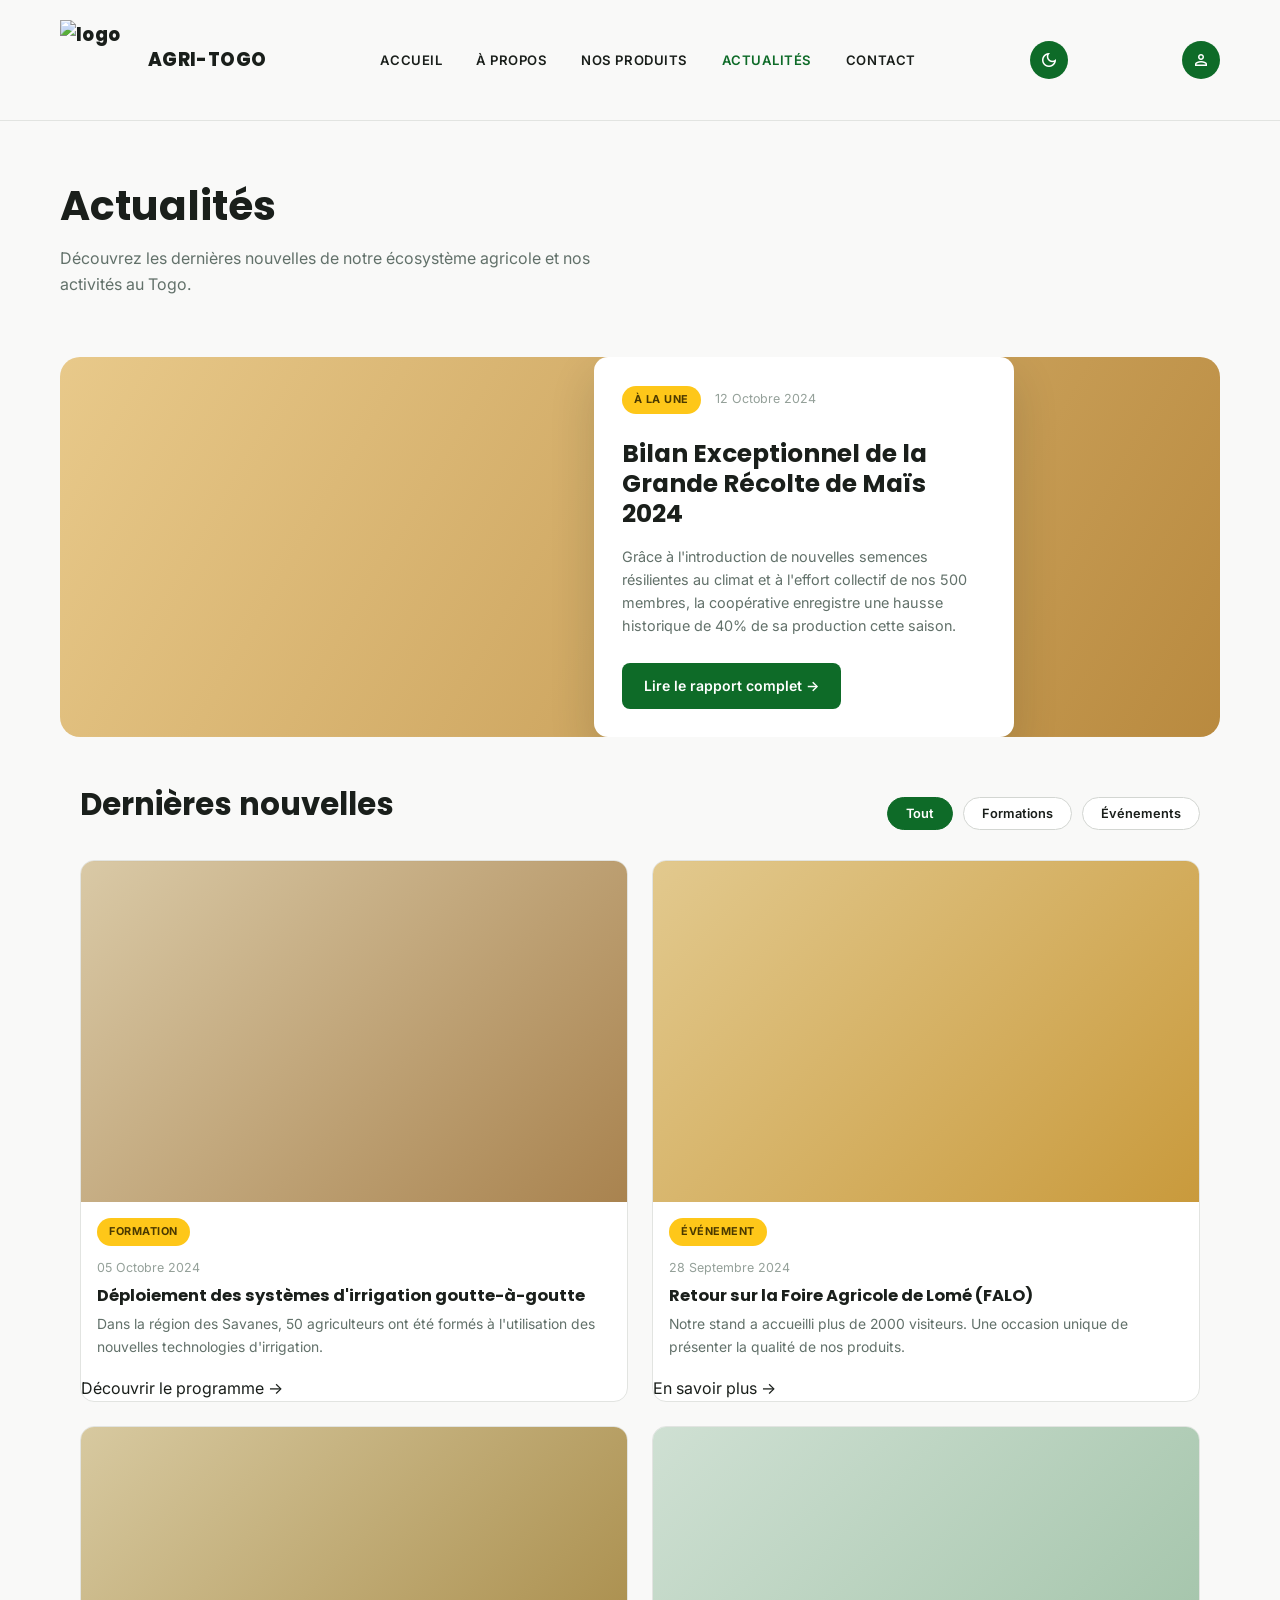
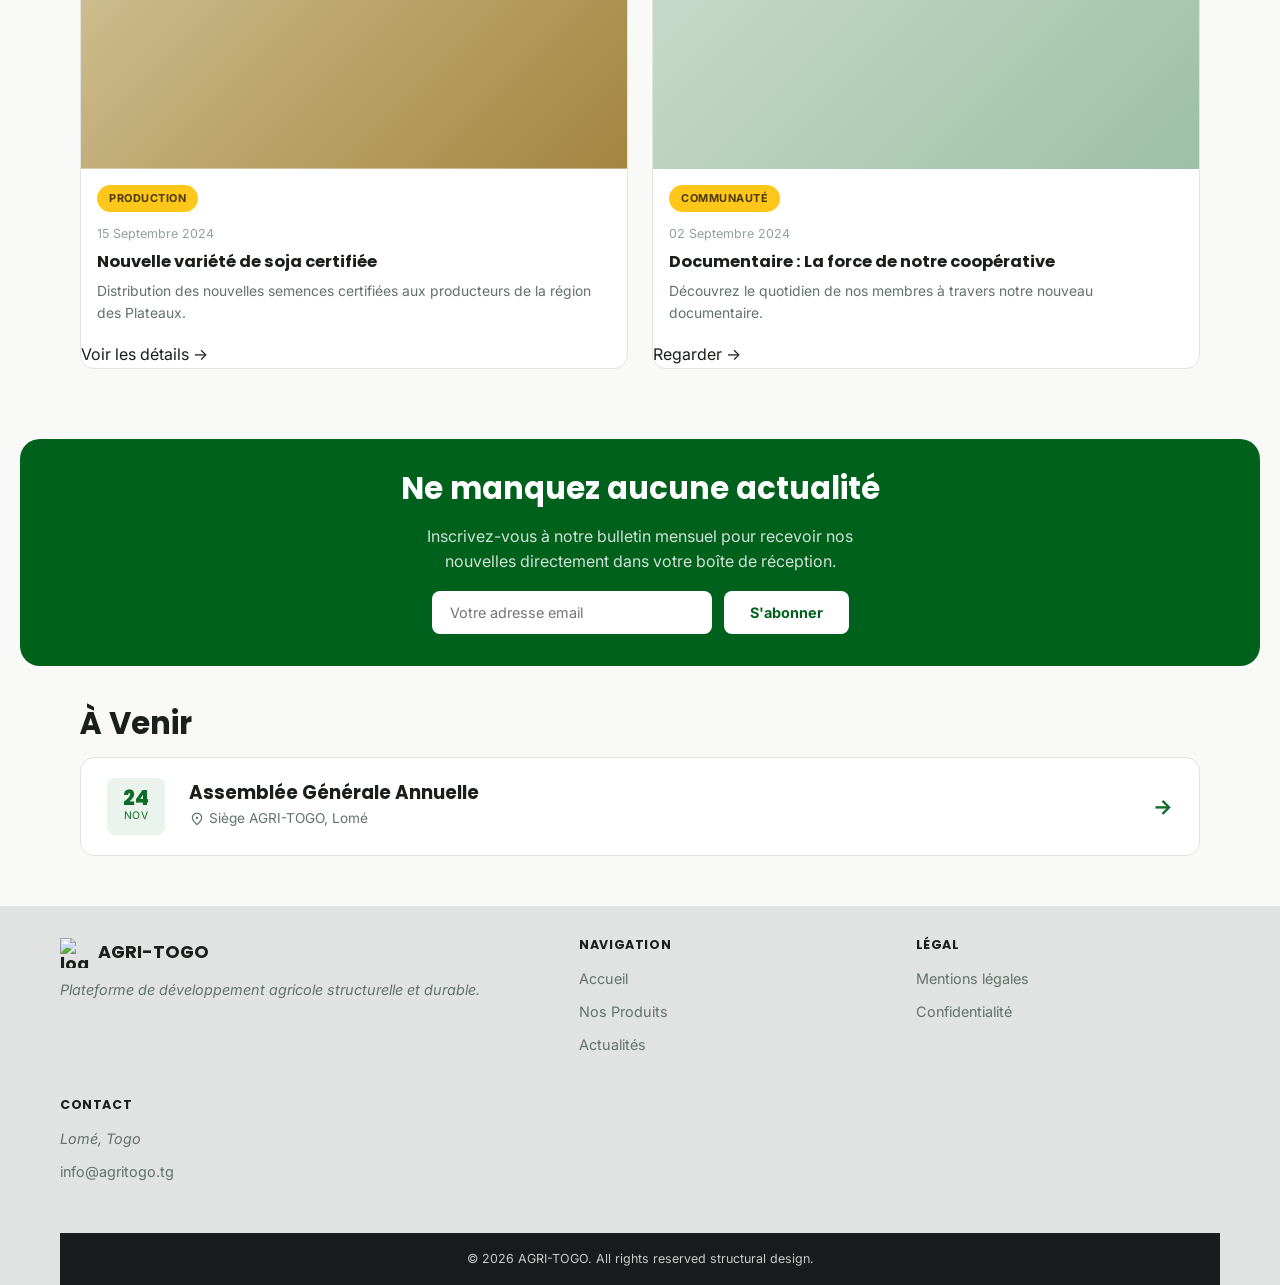
==== commit 6873ee4d: "chore: mise a jour du .gitignore pour ignorer les exports et reçus PDF" ====
--- a/agro/actualite.html
+++ b/agro/actualite.html
@@ -154,7 +154,7 @@
                 <a href="mailto:info@agritogo.tg">info@agritogo.tg</a>
             </div>
         </div>
-        <p class="copyright">© 2023 AGRI-TOGO. All rights reserved structural design.</p>
+        <p class="copyright">© 2026 AGRI-TOGO. All rights reserved structural design.</p>
     </footer>
 
     <script src="js/script.js"></script>
--- a/agro/style.css
+++ b/agro/style.css
@@ -404,7 +404,7 @@
 
 .pied-de-page {
   background-color: var(--fond-gris-footer);
-  padding-top: 48px;
+  padding-top: 32px;
 }
 
 .grille-footer {
@@ -467,14 +467,15 @@
 body.page-accueil .section-principale {
   display: grid;
   grid-template-columns: 1fr 1fr;
-  gap: 56px;
+  gap: 40px;
   align-items: center;
-  padding-top: 64px;
-  padding-bottom: 64px;
+  padding-top: 36px;
+  padding-bottom: 36px;
 }
 
 body.page-accueil .section-principale h1 {
   max-width: 480px;
+  margin-bottom: 8px;
 }
 
 /* Met en avant le mot "agriculture" au sein du H1 — nécessite un <span>
@@ -490,8 +491,8 @@
 
 body.page-accueil .groupe-boutons {
   display: flex;
-  gap: 16px;
-  margin-top: 8px;
+  gap: 14px;
+  margin-top: 6px;
   flex-wrap: wrap;
 }
 
@@ -512,8 +513,8 @@
 
 /* ---- Impact en chiffres ---- */
 body.page-accueil .section-chiffres {
-  padding-top: 70px;
-  padding-bottom: 20px;
+  padding-top: 36px;
+  padding-bottom: 16px;
 }
 
 body.page-accueil .section-chiffres h2 {
@@ -554,7 +555,7 @@
   color: var(--blanc);
   position: relative;
   overflow: hidden;
-  min-height: 280px;
+  min-height: 240px;
 }
 
 body.page-accueil .carte-chiffre:last-child h3 {
@@ -589,7 +590,7 @@
 body.page-accueil .carte-chiffre {
   position: relative;
   overflow: hidden;
-  min-height: 280px;
+  min-height: 240px;
   background-size: cover;
   background-position: center;
   display: flex;
@@ -644,18 +645,18 @@
 
 /* ---- Dernières nouvelles (accueil) ---- */
 body.page-accueil .section-actualites {
-  padding-top: 80px;
-  padding-bottom: 30px;
+  padding-top: 40px;
+  padding-bottom: 20px;
 }
 
 body.page-accueil .section-actualites h2 {
-  margin-bottom: 26px;
+  margin-bottom: 16px;
 }
 
 body.page-accueil .grille-actualites {
   display: grid;
   grid-template-columns: 1.3fr 1fr 1fr;
-  gap: 24px;
+  gap: 20px;
 }
 
 body.page-accueil .carte-actualite {
@@ -724,13 +725,13 @@
 
 /* ---- Appel à l'action (bannière photo) ---- */
 body.page-accueil .section-cta {
-  margin: 90px 60px 60px;
-  padding: 60px;
+  margin: 50px 60px 40px;
+  padding: 40px;
   border-radius: var(--rayon-l);
   position: relative;
   overflow: hidden;
   color: var(--texte-fonce);
-  min-height: 320px;
+  min-height: 260px;
   display: flex;
   flex-direction: column;
   justify-content: center;
@@ -788,8 +789,8 @@
 body.page-apropos .section-apropos {
   position: relative;
   text-align: center;
-  padding-top: 110px;
-  padding-bottom: 90px;
+  padding-top: 55px;
+  padding-bottom: 50px;
   color: var(--texte-fonce);
   overflow: hidden;
 }
@@ -830,8 +831,8 @@
 
 /* ---- Notre Mission ---- */
 body.page-apropos .section-mission {
-  padding-top: 60px;
-  padding-bottom: 70px;
+  padding-top: 36px;
+  padding-bottom: 36px;
 }
 
 .contenu-mission {
@@ -864,9 +865,9 @@
 
 .statistiques-mission {
   display: flex;
-  gap: 48px;
-  margin-top: 28px;
-  padding-top: 24px;
+  gap: 36px;
+  margin-top: 20px;
+  padding-top: 16px;
   border-top: 1px solid var(--bordure);
 }
 
@@ -889,8 +890,8 @@
 /* ---- Notre Vision ---- */
 body.page-apropos .section-vision {
   background-color: var(--vert-clair-fond);
-  padding-top: 70px;
-  padding-bottom: 80px;
+  padding-top: 40px;
+  padding-bottom: 45px;
   text-align: center;
 }
 
@@ -958,8 +959,8 @@
 
 /* ---- L'Équipe ---- */
 body.page-apropos .section-equipe {
-  padding-top: 80px;
-  padding-bottom: 90px;
+  padding-top: 40px;
+  padding-bottom: 45px;
   text-align: center;
 }
 
@@ -969,7 +970,7 @@
 
 body.page-apropos .section-equipe .intro-equipe {
   max-width: 560px;
-  margin: 0 auto 44px;
+  margin: 0 auto 28px;
 }
 
 .grille-equipe {
@@ -1048,7 +1049,7 @@
 
 .conclusion-equipe {
   max-width: 620px;
-  margin: 44px auto 0;
+  margin: 28px auto 0;
   font-family: var(--police-titres);
   font-weight: 600;
   font-size: 1.02rem;
@@ -1058,8 +1059,8 @@
 /* ---- Nos Valeurs ---- */
 body.page-apropos .section-valeurs {
   background-color: var(--fond-gris);
-  padding-top: 70px;
-  padding-bottom: 70px;
+  padding-top: 40px;
+  padding-bottom: 40px;
   text-align: center;
 }
 
@@ -1074,10 +1075,10 @@
 
 .grille-valeurs {
   max-width: var(--largeur-max);
-  margin: 40px auto 0;
+  margin: 28px auto 0;
   display: grid;
   grid-template-columns: repeat(4, 1fr);
-  gap: 20px;
+  gap: 16px;
   text-align: left;
 }
 
@@ -1146,8 +1147,8 @@
 
 /* ---- Zones d'intervention ---- */
 body.page-apropos .section-zones {
-  padding-top: 80px;
-  padding-bottom: 90px;
+  padding-top: 40px;
+  padding-bottom: 45px;
 }
 
 .section-zones {
@@ -1163,10 +1164,10 @@
 }
 
 .liste-zones {
-  margin: 20px 0 28px;
+  margin: 14px 0 20px;
   display: flex;
   flex-direction: column;
-  gap: 10px;
+  gap: 8px;
 }
 
 .liste-zones li {
@@ -1200,8 +1201,8 @@
 body.page-produit .section-produits {
   text-align: center;
   background-color: var(--vert-clair-fond);
-  padding-top: 70px;
-  padding-bottom: 70px;
+  padding-top: 40px;
+  padding-bottom: 40px;
 }
 
 body.page-produit .section-produits > p:first-child {
@@ -1262,8 +1263,8 @@
   display: grid;
   grid-template-columns: repeat(4, 1fr);
   gap: 22px;
-  padding-top: 40px;
-  padding-bottom: 70px;
+  padding-top: 28px;
+  padding-bottom: 40px;
 }
 
 .carte-produit {
@@ -1377,8 +1378,8 @@
 
 /* ---- Article à la une ---- */
 body.page-actualite .article-une {
-  padding-top: 20px;
-  padding-bottom: 90px;
+  padding-top: 14px;
+  padding-bottom: 40px;
 }
 
 .carte-article-une {
@@ -1387,7 +1388,7 @@
   margin: 0 auto;
   border-radius: var(--rayon-l);
   overflow: hidden;
-  min-height: 400px;
+  min-height: 340px;
   display: flex;
   align-items: center;
 }
@@ -1410,7 +1411,7 @@
   background-color: var(--surface);
   border-radius: var(--rayon-m);
   box-shadow: var(--ombre-flottante);
-  padding: 36px;
+  padding: 28px;
   max-width: 420px;
   margin-left: 46%;
 }
@@ -1460,7 +1461,7 @@
   display: flex;
   justify-content: space-between;
   align-items: center;
-  margin-bottom: 30px;
+  margin-bottom: 20px;
   flex-wrap: wrap;
   gap: 16px;
 }
@@ -1556,10 +1557,10 @@
 /* ---- Newsletter ---- */
 .section-newsletter {
   max-width: var(--largeur-max);
-  margin: 0 auto 80px;
+  margin: 0 auto 40px;
   background-color: var(--vert-fonce);
   border-radius: var(--rayon-l);
-  padding: 48px 60px;
+  padding: 32px 40px;
   text-align: center;
   color: var(--blanc);
 }
@@ -1571,7 +1572,7 @@
 .section-newsletter p {
   color: rgba(255, 255, 255, 0.82);
   max-width: 480px;
-  margin: 0 auto 24px;
+  margin: 0 auto 16px;
 }
 
 .formulaire-newsletter {
@@ -1606,11 +1607,11 @@
 /* ---- Événements à venir ---- */
 .section-evenements {
   max-width: var(--largeur-max);
-  margin: 0 auto 90px;
+  margin: 0 auto 50px;
 }
 
 .section-evenements h2 {
-  margin-bottom: 20px;
+  margin-bottom: 14px;
 }
 
 .carte-evenement {
@@ -1678,8 +1679,8 @@
 
 body.page-contact .section-contact {
   position: relative;
-  padding-top: 90px;
-  padding-bottom: 70px;
+  padding-top: 50px;
+  padding-bottom: 45px;
   overflow: hidden;
 }
 
@@ -1717,7 +1718,7 @@
   display: grid;
   grid-template-columns: 0.85fr 1fr;
   gap: 32px;
-  padding-bottom: 90px;
+  padding-bottom: 50px;
   align-items: start;
 }
 
@@ -2112,7 +2113,7 @@
    ========================================================================== */
 
 .section-carrousel {
-  padding-top: 54px;
+  padding-top: 30px;
 }
 
 .carrousel {
